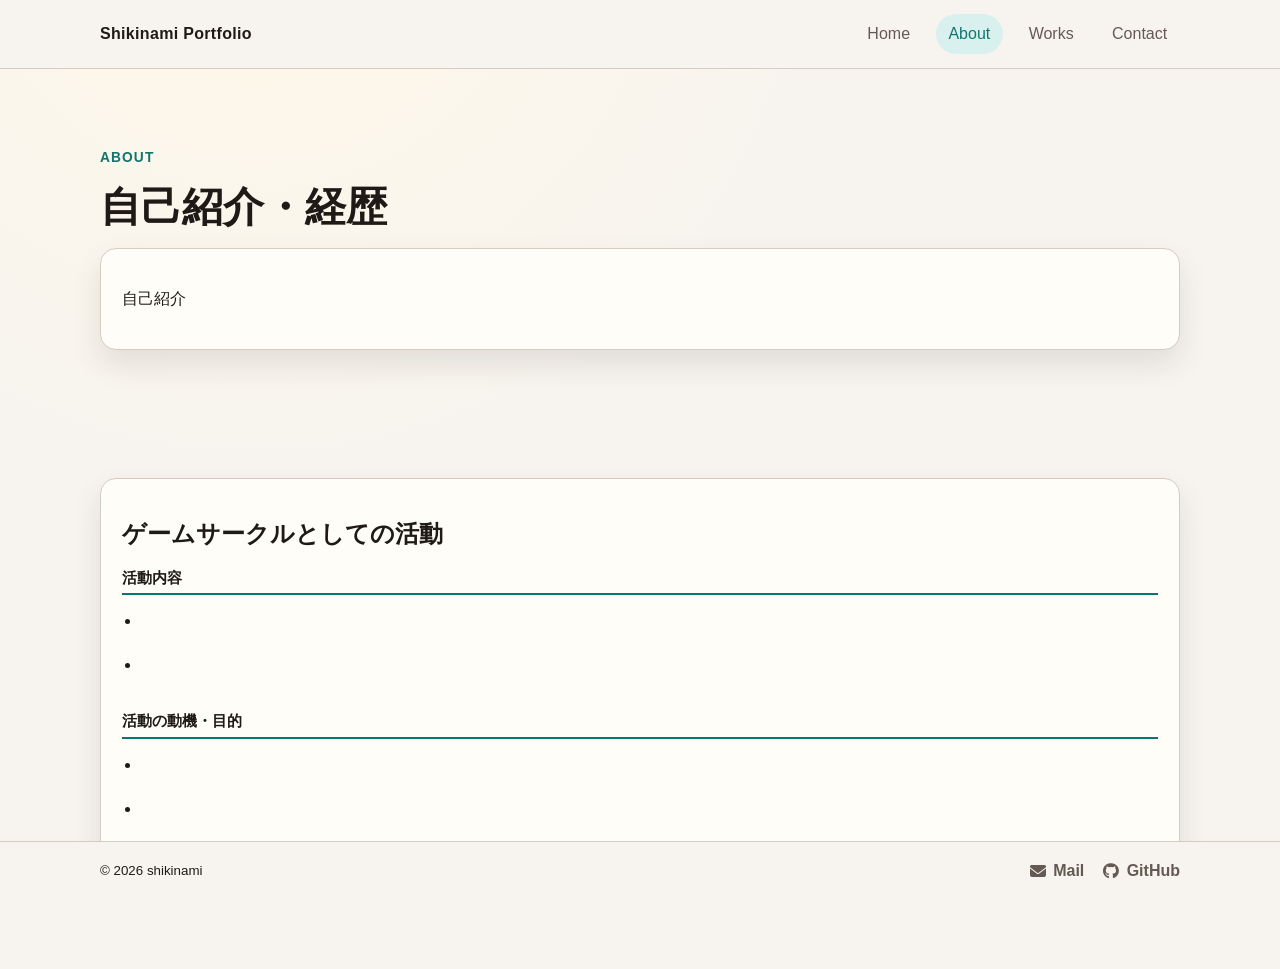
==== about/index.html @ d10c2342 "ページ全体のスタイルとレイアウトを作成 About, Contact, Works ページの追加 - 自己紹介、スキル、活動内容のセクションを含む「About」ページを作成 - Googleフォームを" ====
<!doctype html>
<html lang="ja">
<head>
    <meta charset="UTF-8" />
    <meta name="viewport" content="width=device-width, initial-scale=1.0" />
    <title>About | Shikinami Portfolio</title>
    <meta name="description" content="自己紹介、経歴、スキル、得意分野を紹介するページです。" />
    <link rel="stylesheet" href="../common/css/base.css" />
    <link rel="stylesheet" href="style.css" />
</head>

<body data-page="about">
    <div data-include="../common/components/header.html"></div>

    <main>
        <section class="section">
            <div class="container">
                <p class="eyebrow">About</p>
                <h1>自己紹介・経歴</h1>
                <div class="card">
                    <p>
                        自己紹介
                    </p>
                </div>
            </div>
        </section>

        <section class="section">
            <div class="container">
                <article class="card">
                    <h2>ゲームサークルとしての活動</h2>
                    <div class="activity-section">
                        <h3>活動内容</h3>
                        <ul class="list">
                            <li></li>
                            <li></li>
                        </ul>
                    </div>
                    <div class="activity-section">
                        <h3>活動の動機・目的</h3>
                        <ul class="list">
                            <li></li>
                            <li></li>
                        </ul>
                    </div>
                    <div class="activity-section">
                        <h3>学んだこと</h3>
                        <p></p>
                    </div>
                </article>
            </div>
        </section>

        <section class="section">
            <div class="container">
                <article class="card">
                    <h2>大学での研究活動</h2>
                    <div class="activity-section">
                        <h3>研究テーマ</h3>
                        <p></p>
                    </div>
                    <div class="activity-section">
                        <h3>取り組み内容</h3>
                        <ul class="list">
                            <li></li>
                            <li></li>
                        </ul>
                    </div>
                    <div class="activity-section">
                        <h3>研究の動機・目的</h3>
                        <ul class="list">
                            <li></li>
                            <li></li>
                        </ul>
                    </div>
                    <div class="activity-section">
                        <h3>学んだこと</h3>
                        <p></p>
                    </div>
                </article>
            </div>
        </section>

        <section class="section">
            <div class="container grid-two">
                <article class="card">
                    <h2>スキル一覧</h2>
                    <ul class="list">
                        <li>Python</li>
                        <li>C#</li>
                        <li>Unity</li>
                        <li>Blender</li>
                        <li>Java</li>
                        <li>C++</li>
                        <li>Rust</li>
                        <li>HTML / CSS / JavaScript</li>
                        <li>Git / GitHub</li>
                    </ul>
                </article>
                <article class="card">
                    <h2>得意な業種・制作スタイル</h2>
                    <ul class="list">
                        <li></li>
                        <li></li>
                    </ul>
                </article>
            </div>
        </section>
    </main>

    <div data-include="../common/components/footer.html"></div>

    <script src="../common/js/layout.js"></script>
    <script src="script.js"></script>
</body>
</html>
---- common/css/base.css ----
:root {
    --bg: #f7f4ef;
    --paper: #fffdf8;
    --ink: #1f1a17;
    --muted: #645a53;
    --line: #d8cbc2;
    --accent: #0f766e;
    --accent-soft: #d9f1ee;
    --shadow: 0 14px 30px rgba(28, 22, 19, 0.1);
    --header-height: 69px;
    --footer-height: 58px;
}

* {
    box-sizing: border-box;
}

html,
body {
    margin: 0;
    padding: 0;
}

body {
    font-family: "Yu Gothic UI", "Hiragino Kaku Gothic ProN", "Meiryo", sans-serif;
    background: radial-gradient(circle at 20% -10%, #fff8e8 0%, transparent 40%), var(--bg);
    color: var(--ink);
    line-height: 1.65;
    height: 100vh;
    overflow: hidden;
}

main {
    height: calc(100vh - var(--header-height) - var(--footer-height));
    margin-top: var(--header-height);
    margin-bottom: var(--footer-height);
    overflow-y: auto;
}

a {
    color: inherit;
    text-decoration: none;
}

.container {
    width: min(1080px, 92%);
    margin: 0 auto;
}

.site-header {
    position: fixed;
    top: 0;
    left: 0;
    right: 0;
    z-index: 10;
    backdrop-filter: blur(8px);
    background: rgba(247, 244, 239, 0.92);
    border-bottom: 1px solid var(--line);
}

.header-inner {
    display: flex;
    align-items: center;
    justify-content: space-between;
    gap: 1rem;
    min-height: 68px;
}

.brand {
    font-weight: 700;
    letter-spacing: 0.02em;
}

.global-nav {
    display: flex;
    gap: 0.8rem;
    align-items: center;
}

.global-nav a {
    padding: 0.45rem 0.8rem;
    border-radius: 999px;
    color: var(--muted);
    transition: 0.2s ease;
}

.global-nav a:hover,
.global-nav a.is-current {
    background: var(--accent-soft);
    color: var(--accent);
}

.menu-toggle {
    display: none;
    border: 1px solid var(--line);
    background: var(--paper);
    color: var(--ink);
    border-radius: 999px;
    padding: 0.4rem 0.8rem;
}

.section {
    padding: 4rem 0;
}

.eyebrow {
    color: var(--accent);
    letter-spacing: 0.08em;
    text-transform: uppercase;
    font-size: 0.86rem;
    font-weight: 700;
}

h1,
h2,
h3 {
    line-height: 1.2;
}

h1 {
    font-size: clamp(1.9rem, 3.2vw, 3.2rem);
    margin: 0.4rem 0 1rem;
}

.lead {
    max-width: 72ch;
    color: var(--muted);
}

.grid-two {
    display: grid;
    grid-template-columns: repeat(2, minmax(0, 1fr));
    gap: 1rem;
}

.card {
    background: var(--paper);
    border: 1px solid var(--line);
    border-radius: 16px;
    padding: 1.3rem;
    box-shadow: var(--shadow);
}

.text-link {
    color: var(--accent);
    font-weight: 600;
}

.list {
    display: grid;
    gap: 0.6rem;
    padding-left: 1.2rem;
}

.works-grid {
    display: grid;
    gap: 1rem;
}

.shots {
    display: grid;
    grid-template-columns: 1fr;
    gap: 0.8rem;
    margin-bottom: 1rem;
}

.shot {
    border-radius: 12px;
    border: 1px dashed var(--line);
    min-height: 130px;
    display: grid;
    place-items: center;
    color: var(--muted);
    background: #fff;
}

.meta {
    display: flex;
    flex-wrap: wrap;
    gap: 0.5rem;
}

.tag {
    font-size: 0.85rem;
    background: #efe7dc;
    color: #584b41;
    border-radius: 999px;
    padding: 0.22rem 0.65rem;
}

.site-footer {
    position: fixed;
    left: 0;
    right: 0;
    bottom: 0;
    z-index: 9;
    border-top: 1px solid var(--line);
    background: rgba(247, 244, 239, 0.96);
    padding: 1rem 0;
}

.footer-inner {
    display: flex;
    justify-content: space-between;
    align-items: center;
    gap: 1rem;
}

.footer-links {
    display: flex;
    gap: 1.2rem;
}

.footer-link {
    display: inline-flex;
    align-items: center;
    gap: 0.45rem;
    padding: 0;
    border: 0;
    background: transparent;
    color: var(--muted);
    font-weight: 600;
    text-decoration: none;
    transition: 0.2s ease;
}

.footer-link:hover {
    color: var(--accent);
    text-decoration: underline;
}

.footer-link:focus-visible {
    outline: 2px solid var(--accent);
    outline-offset: 2px;
    border-radius: 6px;
}

.footer-link i {
    font-size: 1rem;
    flex-shrink: 0;
}

@media (max-width: 840px) {
    .grid-two {
        grid-template-columns: 1fr;
    }

    .shots {
        grid-template-columns: 1fr;
    }

    .menu-toggle {
        display: inline-block;
    }

    .global-nav {
        position: absolute;
        top: var(--header-height);
        right: 4%;
        left: 4%;
        background: var(--paper);
        border: 1px solid var(--line);
        border-radius: 14px;
        padding: 0.6rem;
        display: none;
        flex-direction: column;
        align-items: stretch;
    }

    .global-nav.is-open {
        display: flex;
    }

    .global-nav a {
        text-align: center;
    }
}
---- about/style.css ----
/* About page specific styles */

.activity-section {
    margin-bottom: 1.6rem;
}

.activity-section:last-child {
    margin-bottom: 0;
}

.activity-section h3 {
    margin: 0 0 0.8rem 0;
    font-size: 0.95rem;
    font-weight: 600;
    color: var(--text);
    border-bottom: 2px solid var(--accent);
    padding-bottom: 0.4rem;
}

.activity-section ul {
    margin: 0;
    padding-left: 1.2rem;
}

.activity-section li {
    margin-bottom: 0.5rem;
}

.activity-section p {
    margin: 0;
    line-height: 1.6;
}
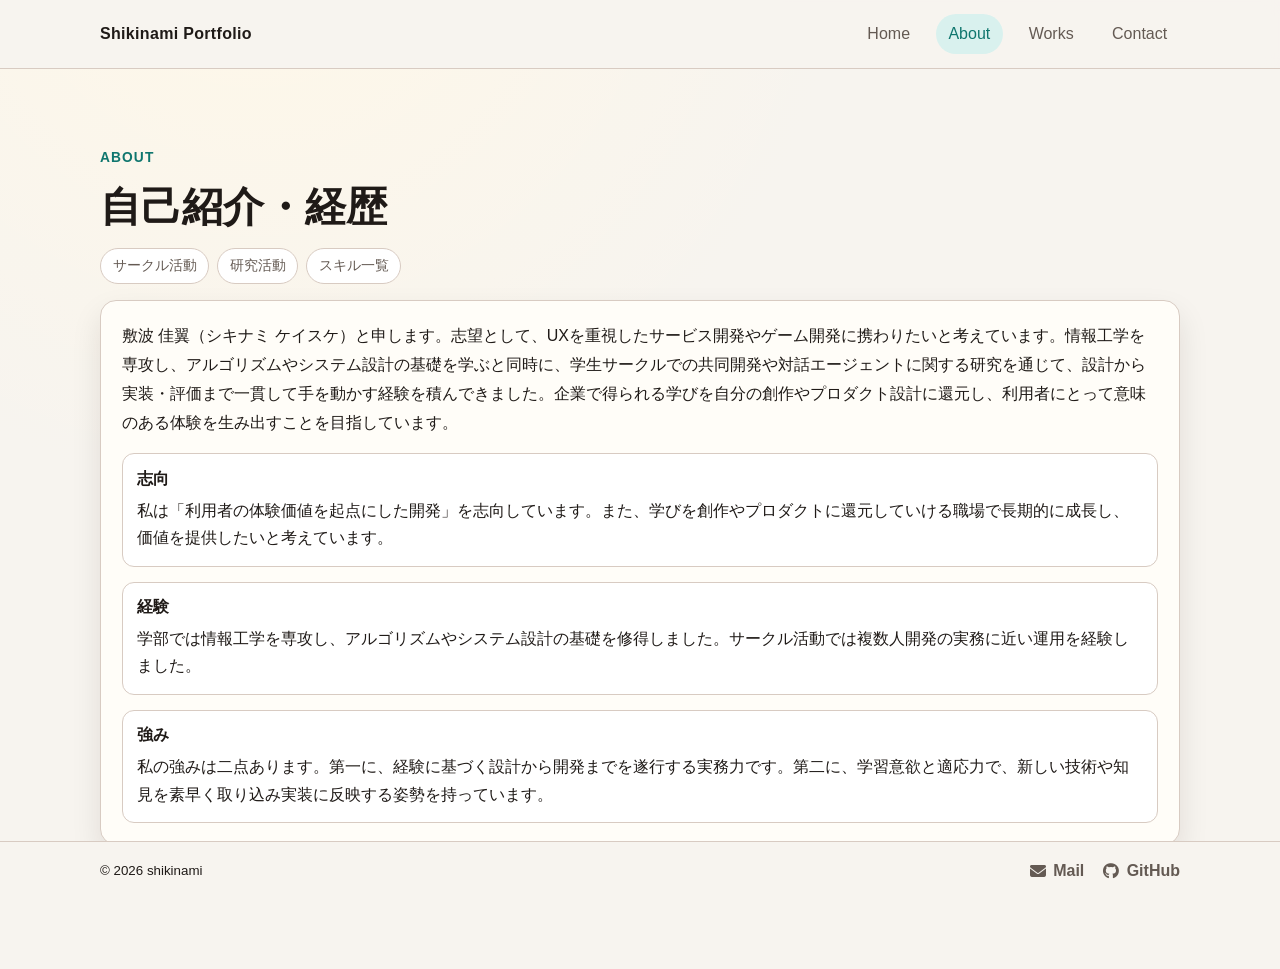
==== commit fea12d29: "Home/Aboutページの内容を更新し、自己紹介や経歴、スキルを詳細に記述 スタイルシートを改良し、デザインを調整" ====
--- a/about/index.html
+++ b/about/index.html
@@ -17,92 +17,230 @@
             <div class="container">
                 <p class="eyebrow">About</p>
                 <h1>自己紹介・経歴</h1>
-                <div class="card">
-                    <p>
-                        自己紹介
+                <nav class="about-nav" aria-label="About内のセクション移動">
+                    <a href="#circle-activity">サークル活動</a>
+                    <a href="#research-activity">研究活動</a>
+                    <a href="#skills">スキル一覧</a>
+                </nav>
+                <article class="card" id="profile-overview">
+                    <p class="summary-lead">
+                        敷波 佳翼（シキナミ ケイスケ）と申します。志望として、UXを重視したサービス開発やゲーム開発に携わりたいと考えています。情報工学を専攻し、アルゴリズムやシステム設計の基礎を学ぶと同時に、学生サークルでの共同開発や対話エージェントに関する研究を通じて、設計から実装・評価まで一貫して手を動かす経験を積んできました。企業で得られる学びを自分の創作やプロダクト設計に還元し、利用者にとって意味のある体験を生み出すことを目指しています。
                     </p>
-                </div>
+
+                    <div class="profile-flow">
+                        <section class="profile-step">
+                            <h3>志向</h3>
+                            <p>
+                                私は「利用者の体験価値を起点にした開発」を志向しています。また、学びを創作やプロダクトに還元していける職場で長期的に成長し、価値を提供したいと考えています。
+                            </p>
+                        </section>
+
+                        <section class="profile-step">
+                            <h3>経験</h3>
+                            <p>
+                                学部では情報工学を専攻し、アルゴリズムやシステム設計の基礎を修得しました。サークル活動では複数人開発の実務に近い運用を経験しました。
+                            </p>
+                        </section>
+
+                        <section class="profile-step">
+                            <h3>強み</h3>
+                            <p>
+                                私の強みは二点あります。第一に、経験に基づく設計から開発までを遂行する実務力です。第二に、学習意欲と適応力で、新しい技術や知見を素早く取り込み実装に反映する姿勢を持っています。
+                            </p>
+                        </section>
+                    </div>
+                </article>
             </div>
         </section>
 
         <section class="section">
             <div class="container">
                 <article class="card">
-                    <h2>ゲームサークルとしての活動</h2>
-                    <div class="activity-section">
-                        <h3>活動内容</h3>
-                        <ul class="list">
-                            <li></li>
-                            <li></li>
+                    <h2 id="circle-activity">ゲームサークルとしての活動</h2>
+                    <p class="summary-lead">
+                        信州大学公認ゲーム制作サークルであるSEAP（Shinshu Electronic Arts Production）に2022年から在籍。2024年度は代表を務める一方、プロジェクトごとにプロジェクトリーダー／プログラム班リーダーを複数回担当し、組織運営と開発の推進の両面で貢献しました。
+                    </p>
+
+                    <div class="role-grid">
+                        <section class="role-card">
+                            <h3>代表としての経験</h3>
+                            <p>
+                                2024年度に代表を務め、サークル全体の運営と対外対応を統括しました。定例会議の議題づくりと進行を行い、意思決定の透明性とスピードを向上。活動テンプレートや運用ルールを策定してプロジェクト開始から運用までの手順を標準化し、未習熟者向けマニュアルを作成して参加後に慣れるまでの時間を短縮しました。学内外イベントの企画・運営も統括し、サークルの継続性と参加率向上に寄与。組織基盤の安定化とメンバー育成の仕組み化を実現しました。
+                            </p>
+                            <ul class="list feature-list compact-list">
+                                <li>定例会議の運用改善による意思決定の迅速化</li>
+                                <li>活動テンプレート・運用ルールの策定による立ち上げ標準化</li>
+                                <li>未習熟者向けマニュアル作成による立ち上がり時間の短縮</li>
+                            </ul>
+                        </section>
+
+                        <section class="role-card">
+                            <h3>プロジェクトリーダー／プログラム班リーダーとしての経験</h3>
+                            <p>
+                                代表職とは別に、プロジェクト単位でプロジェクトリーダーやプログラム班リーダーを複数回担当しました。プログラム班リーダーとして、ゲーム全体の進め方（遊びの流れ・主要機能）を決め、中心となる機能の実装を主導。担当ごとの作業分担とつなぎ方を明確にし、複数人での開発を進めやすい形に整えました。Gitの運用、コードレビュー、統合テストの手順も導入してビルドの安定化を図り、実装ガイドやサンプルコードでメンバー実装を支援しました。技術基盤を整えつつ、短期での試作検証と安定した統合を両立させました。
+                            </p>
+                            <ul class="list feature-list compact-list">
+                                <li>遊びの流れ・主要機能の設計と試作実装を主導</li>
+                                <li>作業分担と機能のつなぎ方を定義し、並行開発を円滑化</li>
+                                <li>Git運用・コードレビュー・統合テストの運用ルール導入</li>
+                                <li>実装ガイド・サンプルコードによるナレッジ共有と技術指導</li>
+                            </ul>
+                        </section>
+                    </div>
+
+                    <ul class="list card-bullet-list">
+                        <li>得られたスキル: 組織運営力、会議進行力、設計力、統合運用力、共同開発力</li>
+                    </ul>
+
+                </article>
+            </div>
+        </section>
+
+        <section class="section">
+            <div class="container">
+                <article class="card">
+                    <h2 id="research-activity">大学での研究活動</h2>
+                    <p class="summary-lead">
+                        研究テーマは、エージェントに第三者との会話に基づく「経験」を与えることで、利用者がエージェントに心を感じるかを検証し、サービス全体の体験価値向上につながるかを評価することです。現在は実験計画と実装準備の段階です。
+                    </p>
+
+                    <div class="research-flow">
+                        <section class="research-step">
+                            <h3>1. 背景と研究課題</h3>
+                            <p>
+                                研究分野は、情報分野と心理学分野の融合領域である HAI（Human-Agent Interaction）です。既存の研究では、利用者がエージェントに心を感じる主な要因には「経験（Experience）」と「agency（行為主体性）」が重要とされています。本研究では、「主体性」がすでに認められているエージェントに対して、外部から「経験」を操作したときの効果を検証する計画です。
+                            </p>
+                        </section>
+
+                        <section class="research-step">
+                            <h3>2. 方法と使用技術</h3>
+                            <p>
+                                ゲーム空間を含む対話体験環境で、エージェントが第三者会話を参照する条件と参照しない条件を比較する予定です。参加者はクラウドソーシングで募集し、対話ログと事後アンケートを組み合わせて、経験付与が心の知覚と体験価値に与える影響を評価する計画です。
+                            </p>
+                            <ul class="list feature-list compact-list">
+                                <li>使用技術: Unity、LLM、対話ログ収集基盤、アンケート評価基盤</li>
+                                <li>担当範囲: 記憶設計、検索戦略、発話生成フロー実装、実験設計、評価運用</li>
+                            </ul>
+                        </section>
+
+                        <section class="research-step">
+                            <h3>3. 計画している検証と想定される応用</h3>
+                            <p>
+                                本研究では、主体性が備わったエージェントに経験を付与した際に、心の知覚がどの程度変化するかを検証する予定です。特に、短いエピソード記憶をどのタイミングで参照するかが、自然さと経験らしさにどう影響するかを重点的に評価します。
+                            </p>
+                            <ul class="list card-bullet-list">
+                                <li>検証観点: 記憶保存方式、感情ラベル・優先度による参照制御、発話テンプレートと生成ルールの組み合わせ</li>
+                                <li>想定する応用先: カスタマーサポート、教育アプリ、ヘルスケア支援、ゲームNPC設計</li>
+                            </ul>
+                        </section>
+
+                        <section class="research-step">
+                            <h3>4. 現在の進捗と今後の展望</h3>
+                            <p>
+                                現在は、実験計画の詳細化と実装準備を進めている段階です。今後は条件比較実験の実施、長期効果の検証、実サービスでのABテストを段階的に進め、対話体験設計に活用できるガイドラインとして整理していきます。
+                            </p>
+                        </section>
+                    </div>
+                </article>
+            </div>
+        </section>
+
+        <section class="section">
+            <div class="container">
+                <article class="card">
+                    <h2 id="skills">スキル一覧</h2>
+
+                    <div class="skill-category">
+                        <h3>言語</h3>
+                        <ul class="skill-list">
+                            <li>
+                                <p class="skill-name">Python</p>
+                                <p class="skill-meta">主な利用先: ゲーム開発、アプリ開発、機械学習の学習</p>
+                                <p class="skill-meta">最もよく使う言語で、日常的に活用</p>
+                                <p class="skill-meta">経験年数: 5年</p>
+                            </li>
+                            <li>
+                                <p class="skill-name">C#</p>
+                                <p class="skill-meta">主な利用先: Unityでのゲーム実装</p>
+                                <p class="skill-meta">サークル活動と個人制作で継続利用</p>
+                                <p class="skill-meta">経験年数: 4年</p>
+                            </li>
+                            <li>
+                                <p class="skill-name">JavaScript</p>
+                                <p class="skill-meta">主な利用先: Webページの動的表現・機能実装</p>
+                                <p class="skill-meta">サイト制作で実装経験を積んでいる</p>
+                                <p class="skill-meta">経験年数: 2年</p>
+                            </li>
+                            <li>
+                                <p class="skill-name">HTML / CSS</p>
+                                <p class="skill-meta">主な利用先: Webサイト制作、UIレイアウト設計</p>
+                                <p class="skill-meta">フロントエンドの基礎として継続利用</p>
+                                <p class="skill-meta">経験年数: 2年</p>
+                            </li>
+                            <li>
+                                <p class="skill-name">Java</p>
+                                <p class="skill-meta">主な利用先: MinecraftのMod開発、Windowsアプリ開発</p>
+                                <p class="skill-meta">個人開発を通して学習を継続</p>
+                                <p class="skill-meta">経験年数: 2年</p>
+                            </li>
+                            <li>
+                                <p class="skill-name">Rust</p>
+                                <p class="skill-meta">主な利用先: 個人学習、基礎的な実装練習</p>
+                                <p class="skill-meta">注目をきっかけに学習を開始し、現在も勉強中</p>
+                                <p class="skill-meta">経験年数: 1年未満</p>
+                            </li>
+                            <li>
+                                <p class="skill-name">C / C++</p>
+                                <p class="skill-meta">主な利用先: 大学の講義・実習</p>
+                                <p class="skill-meta">言語基礎と実装の理解に活用</p>
+                                <p class="skill-meta">経験年数: 1年未満</p>
+                            </li>
+                            <li>
+                                <p class="skill-name">R</p>
+                                <p class="skill-meta">主な利用先: 大学での統計学習</p>
+                                <p class="skill-meta">統計を学ぶ際に習得</p>
+                                <p class="skill-meta">経験年数: 1年未満</p>
+                            </li>
+
                         </ul>
                     </div>
-                    <div class="activity-section">
-                        <h3>活動の動機・目的</h3>
-                        <ul class="list">
-                            <li></li>
-                            <li></li>
+
+                    <div class="skill-category">
+                        <h3>フレームワーク</h3>
+                        <ul class="skill-list">
+                            <li>
+                                <p class="skill-name">Unity</p>
+                                <p class="skill-meta">主な利用先: サークル活動、個人でのゲーム制作</p>
+                                <p class="skill-meta">ゲーム開発の中心ツールとして利用</p>
+                                <p class="skill-meta">経験年数: 4年</p>
+                            </li>
+                            <li>
+                                <p class="skill-name">Node.js</p>
+                                <p class="skill-meta">主な利用先: Webアプリ開発、開発環境の実行基盤</p>
+                                <p class="skill-meta">実践を通して現在も学習中</p>
+                                <p class="skill-meta">経験年数: 1年未満</p>
+                            </li>
                         </ul>
                     </div>
-                    <div class="activity-section">
-                        <h3>学んだこと</h3>
-                        <p></p>
-                    </div>
-                </article>
-            </div>
-        </section>
-
-        <section class="section">
-            <div class="container">
-                <article class="card">
-                    <h2>大学での研究活動</h2>
-                    <div class="activity-section">
-                        <h3>研究テーマ</h3>
-                        <p></p>
-                    </div>
-                    <div class="activity-section">
-                        <h3>取り組み内容</h3>
-                        <ul class="list">
-                            <li></li>
-                            <li></li>
+
+                    <div class="skill-category">
+                        <h3>関連サービス</h3>
+                        <ul class="skill-list">
+                            <li>
+                                <p class="skill-name">Git / GitHub</p>
+                                <p class="skill-meta">主な利用先: ソースコード管理、チーム開発</p>
+                                <p class="skill-meta">バージョン管理と共有に活用</p>
+                                <p class="skill-meta">経験年数: 5年</p>
+                            </li>
+                            <li>
+                                <p class="skill-name">Blender</p>
+                                <p class="skill-meta">主な利用先: 3Dモデル制作、モデル調整</p>
+                                <p class="skill-meta">ゲーム制作に必要な範囲から学習を開始</p>
+                                <p class="skill-meta">経験年数: 1年未満</p>
+                            </li>
+
                         </ul>
                     </div>
-                    <div class="activity-section">
-                        <h3>研究の動機・目的</h3>
-                        <ul class="list">
-                            <li></li>
-                            <li></li>
-                        </ul>
-                    </div>
-                    <div class="activity-section">
-                        <h3>学んだこと</h3>
-                        <p></p>
-                    </div>
-                </article>
-            </div>
-        </section>
-
-        <section class="section">
-            <div class="container grid-two">
-                <article class="card">
-                    <h2>スキル一覧</h2>
-                    <ul class="list">
-                        <li>Python</li>
-                        <li>C#</li>
-                        <li>Unity</li>
-                        <li>Blender</li>
-                        <li>Java</li>
-                        <li>C++</li>
-                        <li>Rust</li>
-                        <li>HTML / CSS / JavaScript</li>
-                        <li>Git / GitHub</li>
-                    </ul>
-                </article>
-                <article class="card">
-                    <h2>得意な業種・制作スタイル</h2>
-                    <ul class="list">
-                        <li></li>
-                        <li></li>
-                    </ul>
                 </article>
             </div>
         </section>
--- a/about/style.css
+++ b/about/style.css
@@ -12,7 +12,7 @@
     margin: 0 0 0.8rem 0;
     font-size: 0.95rem;
     font-weight: 600;
-    color: var(--text);
+    color: var(--ink);
     border-bottom: 2px solid var(--accent);
     padding-bottom: 0.4rem;
 }
@@ -30,3 +30,197 @@
     margin: 0;
     line-height: 1.6;
 }
+
+.summary-lead {
+    margin: 0;
+    color: var(--ink);
+    line-height: 1.8;
+}
+
+.profile-flow {
+    margin-top: 1rem;
+    display: grid;
+    gap: 0.9rem;
+}
+
+.profile-step {
+    border: 1px solid var(--line);
+    border-radius: 12px;
+    background: #fff;
+    padding: 0.9rem;
+}
+
+.profile-step h3 {
+    margin: 0 0 0.55rem;
+    font-size: 1rem;
+    color: var(--ink);
+}
+
+.profile-step p {
+    margin: 0;
+    line-height: 1.72;
+}
+
+.about-nav {
+    margin: 0 0 1rem;
+    display: flex;
+    flex-wrap: wrap;
+    gap: 0.5rem;
+}
+
+.about-nav a {
+    padding: 0.32rem 0.72rem;
+    border-radius: 999px;
+    border: 1px solid var(--line);
+    background: #fff;
+    color: var(--muted);
+    font-size: 0.9rem;
+    transition: 0.2s ease;
+}
+
+.about-nav a:hover {
+    color: var(--accent);
+    border-color: var(--accent);
+    background: var(--accent-soft);
+}
+
+.card > h2 {
+    margin-top: 0;
+    margin-bottom: 0.9rem;
+}
+
+.role-grid {
+    margin-top: 1rem;
+    display: grid;
+    grid-template-columns: repeat(2, minmax(0, 1fr));
+    gap: 0.85rem;
+}
+
+.role-card {
+    border: 1px solid var(--line);
+    border-radius: 12px;
+    background: #fff;
+    padding: 0.95rem;
+}
+
+.role-card h3 {
+    margin: 0 0 0.65rem;
+    font-size: 1rem;
+    color: var(--ink);
+}
+
+.role-card p {
+    margin: 0;
+    line-height: 1.72;
+}
+
+.research-flow {
+    margin-top: 1rem;
+    display: grid;
+    gap: 0.9rem;
+}
+
+.research-step {
+    border: 1px solid var(--line);
+    border-radius: 12px;
+    background: #fff;
+    padding: 0.9rem;
+}
+
+.research-step h3 {
+    margin: 0 0 0.55rem;
+    font-size: 1rem;
+    color: var(--ink);
+}
+
+.research-step p {
+    margin: 0;
+    line-height: 1.72;
+}
+
+.card-bullet-list {
+    margin-top: 1rem;
+    list-style: none;
+    padding: 0;
+    display: grid;
+    gap: 0.65rem;
+}
+
+.card-bullet-list li {
+    padding: 0.75rem 0.9rem;
+    border: 1px solid var(--line);
+    border-radius: 10px;
+    background: #fff;
+    line-height: 1.6;
+}
+
+.feature-list {
+    margin-top: 1rem;
+    list-style: none;
+    padding: 0;
+    display: grid;
+    gap: 0.65rem;
+}
+
+.compact-list {
+    gap: 0.5rem;
+}
+
+.feature-list li {
+    padding: 0.72rem 0.86rem;
+    border: 1px solid var(--line);
+    border-radius: 10px;
+    background: #fff;
+    line-height: 1.65;
+}
+
+.skill-category {
+    margin-top: 1rem;
+}
+
+.skill-category h3 {
+    margin: 0 0 0.8rem 0;
+    font-size: 0.95rem;
+    font-weight: 600;
+    color: var(--ink);
+    border-bottom: 2px solid var(--accent);
+    padding-bottom: 0.4rem;
+}
+
+.skill-list {
+    list-style: none;
+    margin: 0;
+    padding: 0;
+    display: grid;
+    gap: 0.9rem;
+}
+
+.skill-list li {
+    padding: 0.9rem 1rem;
+    border: 1px solid var(--line);
+    border-radius: 10px;
+    background: #ffffff;
+}
+
+.skill-name {
+    margin: 0 0 0.35rem 0;
+    font-weight: 700;
+    color: var(--ink);
+}
+
+.skill-meta {
+    margin: 0;
+    line-height: 1.6;
+    color: var(--muted);
+    font-size: 0.95rem;
+}
+
+@media (max-width: 860px) {
+    .role-grid {
+        grid-template-columns: 1fr;
+    }
+
+    .about-nav {
+        gap: 0.4rem;
+    }
+}
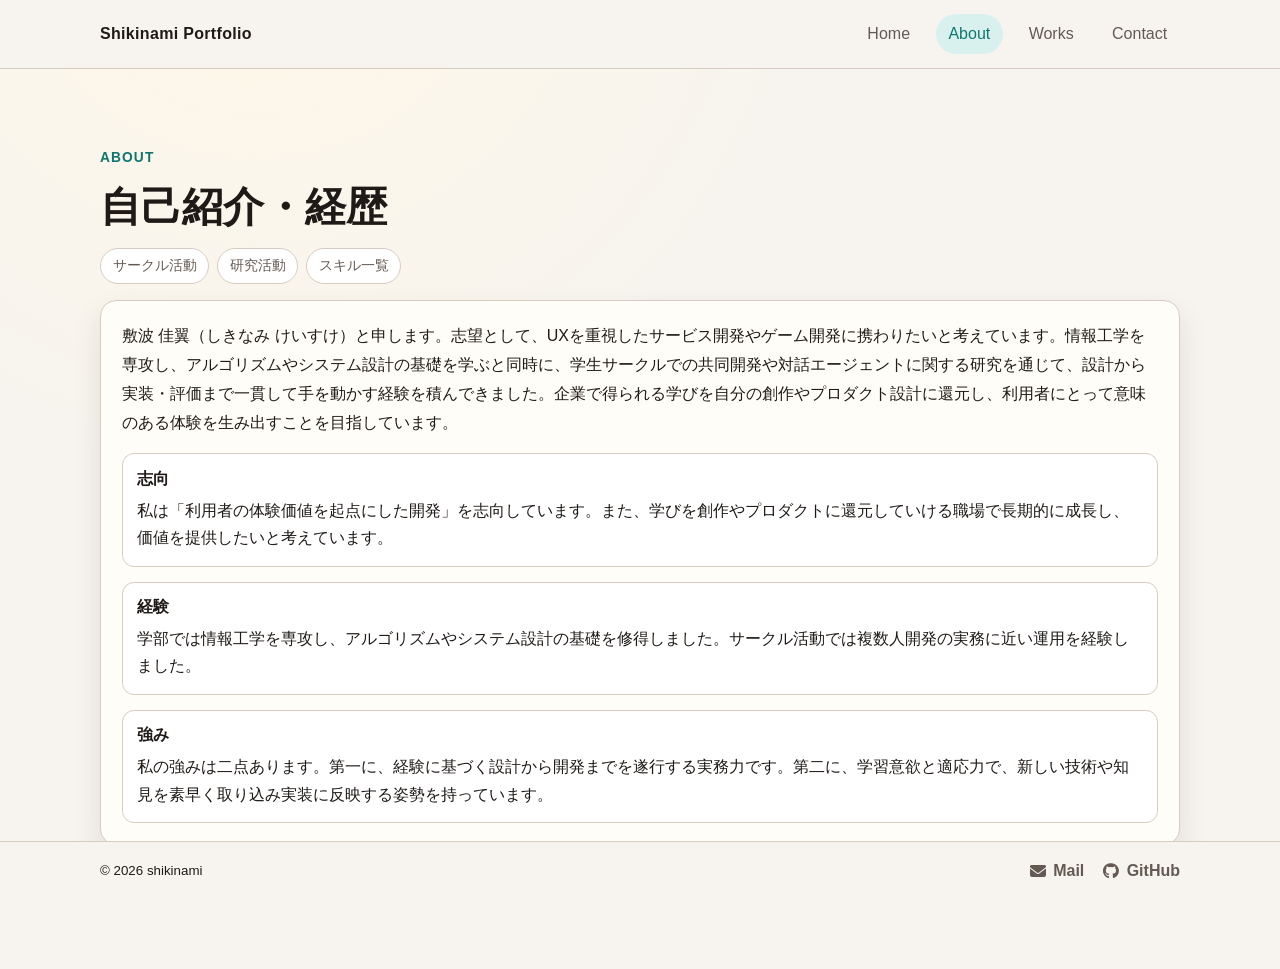
==== commit 4fcaafc9: "Aboutページの名前の読み仮名をひらがなに修正 Co-Authored-By: Claude Fable 5.1 <noreply@anthropic.com>" ====
--- a/about/index.html
+++ b/about/index.html
@@ -24,7 +24,7 @@
                 </nav>
                 <article class="card" id="profile-overview">
                     <p class="summary-lead">
-                        敷波 佳翼（シキナミ ケイスケ）と申します。志望として、UXを重視したサービス開発やゲーム開発に携わりたいと考えています。情報工学を専攻し、アルゴリズムやシステム設計の基礎を学ぶと同時に、学生サークルでの共同開発や対話エージェントに関する研究を通じて、設計から実装・評価まで一貫して手を動かす経験を積んできました。企業で得られる学びを自分の創作やプロダクト設計に還元し、利用者にとって意味のある体験を生み出すことを目指しています。
+                        敷波 佳翼（しきなみ けいすけ）と申します。志望として、UXを重視したサービス開発やゲーム開発に携わりたいと考えています。情報工学を専攻し、アルゴリズムやシステム設計の基礎を学ぶと同時に、学生サークルでの共同開発や対話エージェントに関する研究を通じて、設計から実装・評価まで一貫して手を動かす経験を積んできました。企業で得られる学びを自分の創作やプロダクト設計に還元し、利用者にとって意味のある体験を生み出すことを目指しています。
                     </p>
 
                     <div class="profile-flow">
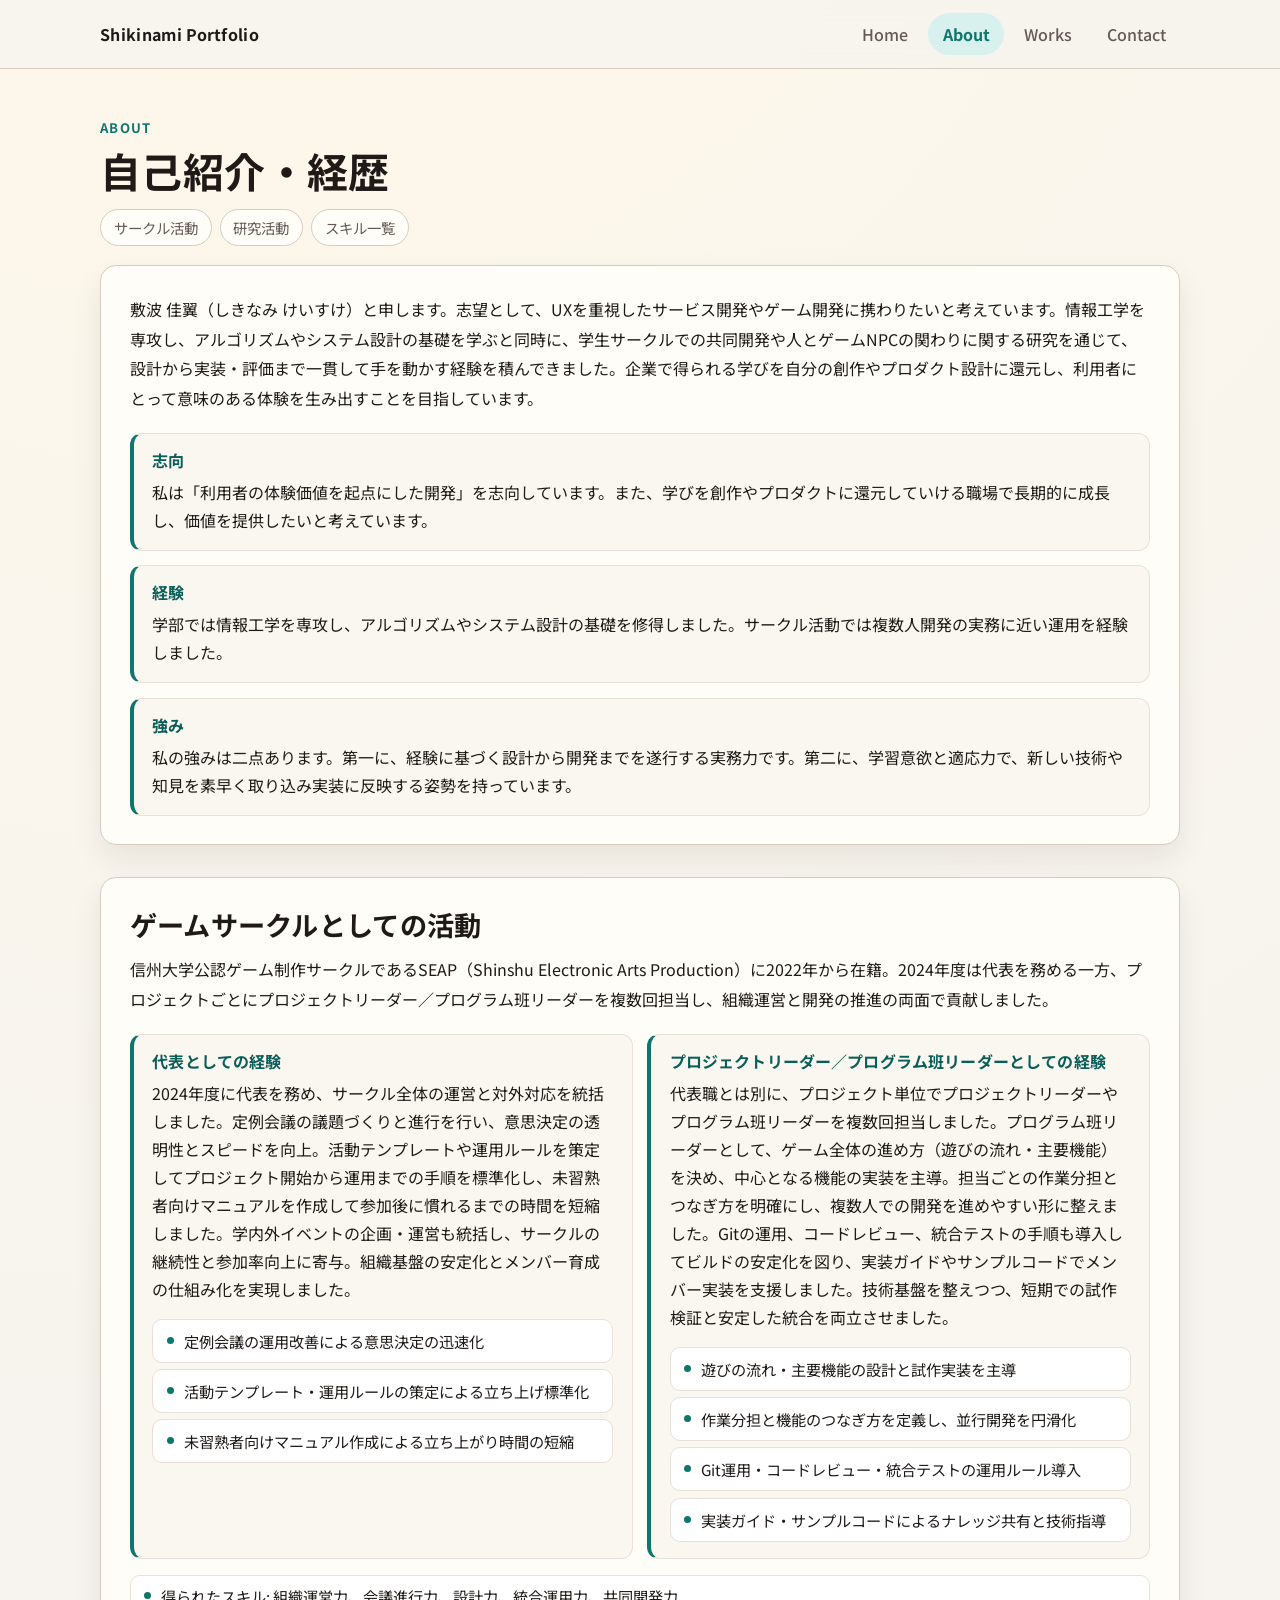
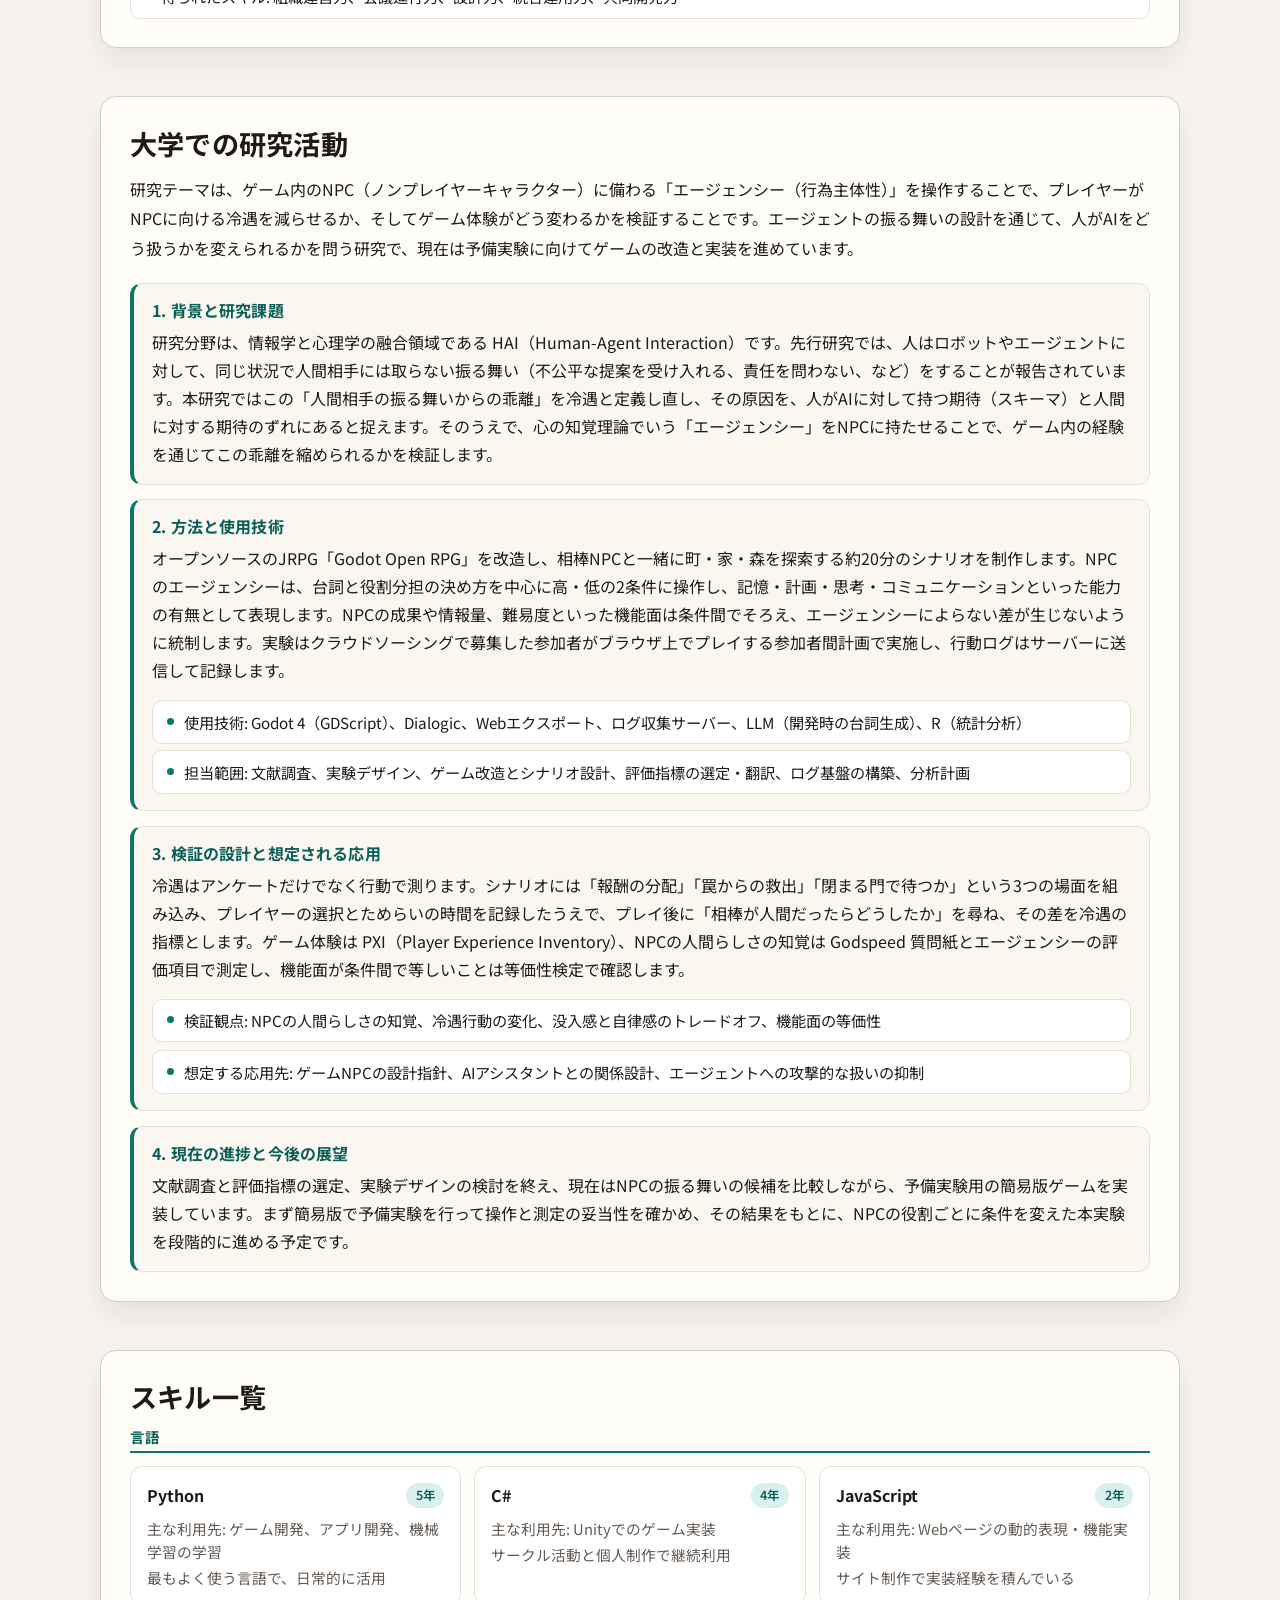
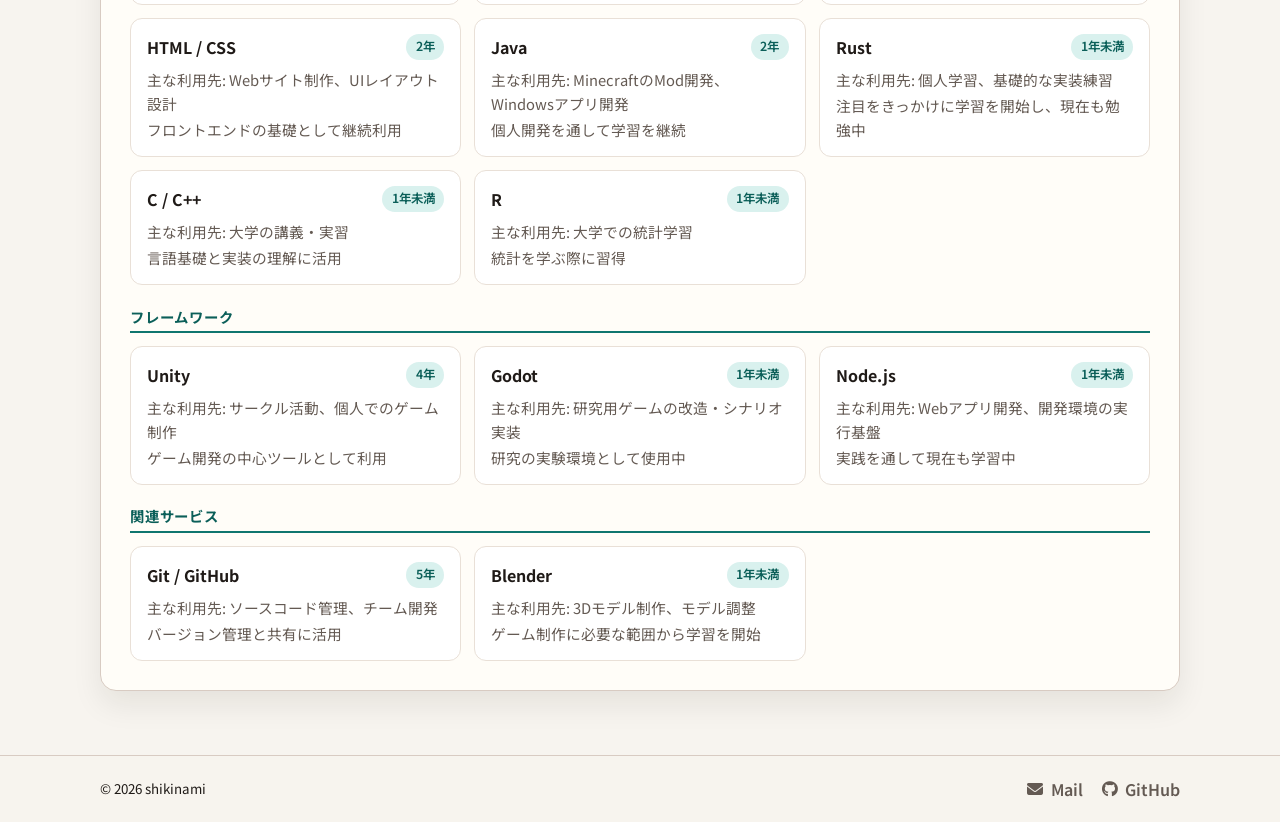
==== commit 4920b4e4: "研究セクションを新テーマに更新し、全ページのデザインを改良 - Aboutの研究活動をNPCのエージェンシー操作による冷遇の改善というテーマに書き換え - 自己紹介文の研究の記述を更新し、スキルにGo" ====
--- a/about/index.html
+++ b/about/index.html
@@ -5,6 +5,10 @@
     <meta name="viewport" content="width=device-width, initial-scale=1.0" />
     <title>About | Shikinami Portfolio</title>
     <meta name="description" content="自己紹介、経歴、スキル、得意分野を紹介するページです。" />
+    <link rel="icon" type="image/svg+xml" href="../common/favicon.svg" />
+    <link rel="preconnect" href="https://fonts.googleapis.com" />
+    <link rel="preconnect" href="https://fonts.gstatic.com" crossorigin />
+    <link rel="stylesheet" href="https://fonts.googleapis.com/css2?family=Noto+Sans+JP:wght@400;500;700&display=swap" />
     <link rel="stylesheet" href="../common/css/base.css" />
     <link rel="stylesheet" href="style.css" />
 </head>
@@ -24,7 +28,7 @@
                 </nav>
                 <article class="card" id="profile-overview">
                     <p class="summary-lead">
-                        敷波 佳翼（しきなみ けいすけ）と申します。志望として、UXを重視したサービス開発やゲーム開発に携わりたいと考えています。情報工学を専攻し、アルゴリズムやシステム設計の基礎を学ぶと同時に、学生サークルでの共同開発や対話エージェントに関する研究を通じて、設計から実装・評価まで一貫して手を動かす経験を積んできました。企業で得られる学びを自分の創作やプロダクト設計に還元し、利用者にとって意味のある体験を生み出すことを目指しています。
+                        敷波 佳翼（しきなみ けいすけ）と申します。志望として、UXを重視したサービス開発やゲーム開発に携わりたいと考えています。情報工学を専攻し、アルゴリズムやシステム設計の基礎を学ぶと同時に、学生サークルでの共同開発や人とゲームNPCの関わりに関する研究を通じて、設計から実装・評価まで一貫して手を動かす経験を積んできました。企業で得られる学びを自分の創作やプロダクト設計に還元し、利用者にとって意味のある体験を生み出すことを目指しています。
                     </p>
 
                     <div class="profile-flow">
@@ -101,43 +105,43 @@
                 <article class="card">
                     <h2 id="research-activity">大学での研究活動</h2>
                     <p class="summary-lead">
-                        研究テーマは、エージェントに第三者との会話に基づく「経験」を与えることで、利用者がエージェントに心を感じるかを検証し、サービス全体の体験価値向上につながるかを評価することです。現在は実験計画と実装準備の段階です。
+                        研究テーマは、ゲーム内のNPC（ノンプレイヤーキャラクター）に備わる「エージェンシー（行為主体性）」を操作することで、プレイヤーがNPCに向ける冷遇を減らせるか、そしてゲーム体験がどう変わるかを検証することです。エージェントの振る舞いの設計を通じて、人がAIをどう扱うかを変えられるかを問う研究で、現在は予備実験に向けてゲームの改造と実装を進めています。
                     </p>
 
                     <div class="research-flow">
                         <section class="research-step">
                             <h3>1. 背景と研究課題</h3>
                             <p>
-                                研究分野は、情報分野と心理学分野の融合領域である HAI（Human-Agent Interaction）です。既存の研究では、利用者がエージェントに心を感じる主な要因には「経験（Experience）」と「agency（行為主体性）」が重要とされています。本研究では、「主体性」がすでに認められているエージェントに対して、外部から「経験」を操作したときの効果を検証する計画です。
+                                研究分野は、情報学と心理学の融合領域である HAI（Human-Agent Interaction）です。先行研究では、人はロボットやエージェントに対して、同じ状況で人間相手には取らない振る舞い（不公平な提案を受け入れる、責任を問わない、など）をすることが報告されています。本研究ではこの「人間相手の振る舞いからの乖離」を冷遇と定義し直し、その原因を、人がAIに対して持つ期待（スキーマ）と人間に対する期待のずれにあると捉えます。そのうえで、心の知覚理論でいう「エージェンシー」をNPCに持たせることで、ゲーム内の経験を通じてこの乖離を縮められるかを検証します。
                             </p>
                         </section>
 
                         <section class="research-step">
                             <h3>2. 方法と使用技術</h3>
                             <p>
-                                ゲーム空間を含む対話体験環境で、エージェントが第三者会話を参照する条件と参照しない条件を比較する予定です。参加者はクラウドソーシングで募集し、対話ログと事後アンケートを組み合わせて、経験付与が心の知覚と体験価値に与える影響を評価する計画です。
+                                オープンソースのJRPG「Godot Open RPG」を改造し、相棒NPCと一緒に町・家・森を探索する約20分のシナリオを制作します。NPCのエージェンシーは、台詞と役割分担の決め方を中心に高・低の2条件に操作し、記憶・計画・思考・コミュニケーションといった能力の有無として表現します。NPCの成果や情報量、難易度といった機能面は条件間でそろえ、エージェンシーによらない差が生じないように統制します。実験はクラウドソーシングで募集した参加者がブラウザ上でプレイする参加者間計画で実施し、行動ログはサーバーに送信して記録します。
                             </p>
                             <ul class="list feature-list compact-list">
-                                <li>使用技術: Unity、LLM、対話ログ収集基盤、アンケート評価基盤</li>
-                                <li>担当範囲: 記憶設計、検索戦略、発話生成フロー実装、実験設計、評価運用</li>
-                            </ul>
-                        </section>
-
-                        <section class="research-step">
-                            <h3>3. 計画している検証と想定される応用</h3>
-                            <p>
-                                本研究では、主体性が備わったエージェントに経験を付与した際に、心の知覚がどの程度変化するかを検証する予定です。特に、短いエピソード記憶をどのタイミングで参照するかが、自然さと経験らしさにどう影響するかを重点的に評価します。
+                                <li>使用技術: Godot 4（GDScript）、Dialogic、Webエクスポート、ログ収集サーバー、LLM（開発時の台詞生成）、R（統計分析）</li>
+                                <li>担当範囲: 文献調査、実験デザイン、ゲーム改造とシナリオ設計、評価指標の選定・翻訳、ログ基盤の構築、分析計画</li>
+                            </ul>
+                        </section>
+
+                        <section class="research-step">
+                            <h3>3. 検証の設計と想定される応用</h3>
+                            <p>
+                                冷遇はアンケートだけでなく行動で測ります。シナリオには「報酬の分配」「罠からの救出」「閉まる門で待つか」という3つの場面を組み込み、プレイヤーの選択とためらいの時間を記録したうえで、プレイ後に「相棒が人間だったらどうしたか」を尋ね、その差を冷遇の指標とします。ゲーム体験は PXI（Player Experience Inventory）、NPCの人間らしさの知覚は Godspeed 質問紙とエージェンシーの評価項目で測定し、機能面が条件間で等しいことは等価性検定で確認します。
                             </p>
                             <ul class="list card-bullet-list">
-                                <li>検証観点: 記憶保存方式、感情ラベル・優先度による参照制御、発話テンプレートと生成ルールの組み合わせ</li>
-                                <li>想定する応用先: カスタマーサポート、教育アプリ、ヘルスケア支援、ゲームNPC設計</li>
+                                <li>検証観点: NPCの人間らしさの知覚、冷遇行動の変化、没入感と自律感のトレードオフ、機能面の等価性</li>
+                                <li>想定する応用先: ゲームNPCの設計指針、AIアシスタントとの関係設計、エージェントへの攻撃的な扱いの抑制</li>
                             </ul>
                         </section>
 
                         <section class="research-step">
                             <h3>4. 現在の進捗と今後の展望</h3>
                             <p>
-                                現在は、実験計画の詳細化と実装準備を進めている段階です。今後は条件比較実験の実施、長期効果の検証、実サービスでのABテストを段階的に進め、対話体験設計に活用できるガイドラインとして整理していきます。
+                                文献調査と評価指標の選定、実験デザインの検討を終え、現在はNPCの振る舞いの候補を比較しながら、予備実験用の簡易版ゲームを実装しています。まず簡易版で予備実験を行って操作と測定の妥当性を確かめ、その結果をもとに、NPCの役割ごとに条件を変えた本実験を段階的に進める予定です。
                             </p>
                         </section>
                     </div>
@@ -154,52 +158,68 @@
                         <h3>言語</h3>
                         <ul class="skill-list">
                             <li>
-                                <p class="skill-name">Python</p>
+                                <div class="skill-head">
+                                    <p class="skill-name">Python</p>
+                                    <span class="skill-years">5年</span>
+                                </div>
                                 <p class="skill-meta">主な利用先: ゲーム開発、アプリ開発、機械学習の学習</p>
                                 <p class="skill-meta">最もよく使う言語で、日常的に活用</p>
-                                <p class="skill-meta">経験年数: 5年</p>
-                            </li>
-                            <li>
-                                <p class="skill-name">C#</p>
+                            </li>
+                            <li>
+                                <div class="skill-head">
+                                    <p class="skill-name">C#</p>
+                                    <span class="skill-years">4年</span>
+                                </div>
                                 <p class="skill-meta">主な利用先: Unityでのゲーム実装</p>
                                 <p class="skill-meta">サークル活動と個人制作で継続利用</p>
-                                <p class="skill-meta">経験年数: 4年</p>
-                            </li>
-                            <li>
-                                <p class="skill-name">JavaScript</p>
+                            </li>
+                            <li>
+                                <div class="skill-head">
+                                    <p class="skill-name">JavaScript</p>
+                                    <span class="skill-years">2年</span>
+                                </div>
                                 <p class="skill-meta">主な利用先: Webページの動的表現・機能実装</p>
                                 <p class="skill-meta">サイト制作で実装経験を積んでいる</p>
-                                <p class="skill-meta">経験年数: 2年</p>
-                            </li>
-                            <li>
-                                <p class="skill-name">HTML / CSS</p>
+                            </li>
+                            <li>
+                                <div class="skill-head">
+                                    <p class="skill-name">HTML / CSS</p>
+                                    <span class="skill-years">2年</span>
+                                </div>
                                 <p class="skill-meta">主な利用先: Webサイト制作、UIレイアウト設計</p>
                                 <p class="skill-meta">フロントエンドの基礎として継続利用</p>
-                                <p class="skill-meta">経験年数: 2年</p>
-                            </li>
-                            <li>
-                                <p class="skill-name">Java</p>
+                            </li>
+                            <li>
+                                <div class="skill-head">
+                                    <p class="skill-name">Java</p>
+                                    <span class="skill-years">2年</span>
+                                </div>
                                 <p class="skill-meta">主な利用先: MinecraftのMod開発、Windowsアプリ開発</p>
                                 <p class="skill-meta">個人開発を通して学習を継続</p>
-                                <p class="skill-meta">経験年数: 2年</p>
-                            </li>
-                            <li>
-                                <p class="skill-name">Rust</p>
+                            </li>
+                            <li>
+                                <div class="skill-head">
+                                    <p class="skill-name">Rust</p>
+                                    <span class="skill-years">1年未満</span>
+                                </div>
                                 <p class="skill-meta">主な利用先: 個人学習、基礎的な実装練習</p>
                                 <p class="skill-meta">注目をきっかけに学習を開始し、現在も勉強中</p>
-                                <p class="skill-meta">経験年数: 1年未満</p>
-                            </li>
-                            <li>
-                                <p class="skill-name">C / C++</p>
+                            </li>
+                            <li>
+                                <div class="skill-head">
+                                    <p class="skill-name">C / C++</p>
+                                    <span class="skill-years">1年未満</span>
+                                </div>
                                 <p class="skill-meta">主な利用先: 大学の講義・実習</p>
                                 <p class="skill-meta">言語基礎と実装の理解に活用</p>
-                                <p class="skill-meta">経験年数: 1年未満</p>
-                            </li>
-                            <li>
-                                <p class="skill-name">R</p>
+                            </li>
+                            <li>
+                                <div class="skill-head">
+                                    <p class="skill-name">R</p>
+                                    <span class="skill-years">1年未満</span>
+                                </div>
                                 <p class="skill-meta">主な利用先: 大学での統計学習</p>
                                 <p class="skill-meta">統計を学ぶ際に習得</p>
-                                <p class="skill-meta">経験年数: 1年未満</p>
                             </li>
 
                         </ul>
@@ -209,16 +229,28 @@
                         <h3>フレームワーク</h3>
                         <ul class="skill-list">
                             <li>
-                                <p class="skill-name">Unity</p>
+                                <div class="skill-head">
+                                    <p class="skill-name">Unity</p>
+                                    <span class="skill-years">4年</span>
+                                </div>
                                 <p class="skill-meta">主な利用先: サークル活動、個人でのゲーム制作</p>
                                 <p class="skill-meta">ゲーム開発の中心ツールとして利用</p>
-                                <p class="skill-meta">経験年数: 4年</p>
-                            </li>
-                            <li>
-                                <p class="skill-name">Node.js</p>
+                            </li>
+                            <li>
+                                <div class="skill-head">
+                                    <p class="skill-name">Godot</p>
+                                    <span class="skill-years">1年未満</span>
+                                </div>
+                                <p class="skill-meta">主な利用先: 研究用ゲームの改造・シナリオ実装</p>
+                                <p class="skill-meta">研究の実験環境として使用中</p>
+                            </li>
+                            <li>
+                                <div class="skill-head">
+                                    <p class="skill-name">Node.js</p>
+                                    <span class="skill-years">1年未満</span>
+                                </div>
                                 <p class="skill-meta">主な利用先: Webアプリ開発、開発環境の実行基盤</p>
                                 <p class="skill-meta">実践を通して現在も学習中</p>
-                                <p class="skill-meta">経験年数: 1年未満</p>
                             </li>
                         </ul>
                     </div>
@@ -227,16 +259,20 @@
                         <h3>関連サービス</h3>
                         <ul class="skill-list">
                             <li>
-                                <p class="skill-name">Git / GitHub</p>
+                                <div class="skill-head">
+                                    <p class="skill-name">Git / GitHub</p>
+                                    <span class="skill-years">5年</span>
+                                </div>
                                 <p class="skill-meta">主な利用先: ソースコード管理、チーム開発</p>
                                 <p class="skill-meta">バージョン管理と共有に活用</p>
-                                <p class="skill-meta">経験年数: 5年</p>
-                            </li>
-                            <li>
-                                <p class="skill-name">Blender</p>
+                            </li>
+                            <li>
+                                <div class="skill-head">
+                                    <p class="skill-name">Blender</p>
+                                    <span class="skill-years">1年未満</span>
+                                </div>
                                 <p class="skill-meta">主な利用先: 3Dモデル制作、モデル調整</p>
                                 <p class="skill-meta">ゲーム制作に必要な範囲から学習を開始</p>
-                                <p class="skill-meta">経験年数: 1年未満</p>
                             </li>
 
                         </ul>
--- a/common/css/base.css
+++ b/common/css/base.css
@@ -1,18 +1,33 @@
 :root {
     --bg: #f7f4ef;
     --paper: #fffdf8;
+    --paper-soft: #faf6f0;
     --ink: #1f1a17;
     --muted: #645a53;
     --line: #d8cbc2;
+    --line-soft: #e9e0d7;
     --accent: #0f766e;
+    --accent-strong: #0b5f59;
     --accent-soft: #d9f1ee;
-    --shadow: 0 14px 30px rgba(28, 22, 19, 0.1);
-    --header-height: 69px;
-    --footer-height: 58px;
+    --tag-bg: #efe7dc;
+    --tag-ink: #584b41;
+    --shadow: 0 14px 30px rgba(28, 22, 19, 0.08);
+    --shadow-hover: 0 18px 34px rgba(28, 22, 19, 0.14);
+    --radius-lg: 16px;
+    --radius-md: 12px;
+    --radius-sm: 8px;
+    --header-height: 68px;
+    --font-sans: "Noto Sans JP", "Yu Gothic UI", "Hiragino Kaku Gothic ProN", "Meiryo", sans-serif;
 }
 
 * {
     box-sizing: border-box;
+}
+
+html {
+    scroll-behavior: smooth;
+    scroll-padding-top: calc(var(--header-height) + 1rem);
+    -webkit-text-size-adjust: 100%;
 }
 
 html,
@@ -22,19 +37,28 @@
 }
 
 body {
-    font-family: "Yu Gothic UI", "Hiragino Kaku Gothic ProN", "Meiryo", sans-serif;
+    min-height: 100vh;
+    display: flex;
+    flex-direction: column;
+    font-family: var(--font-sans);
+    font-size: 1rem;
     background: radial-gradient(circle at 20% -10%, #fff8e8 0%, transparent 40%), var(--bg);
     color: var(--ink);
-    line-height: 1.65;
-    height: 100vh;
+    line-height: 1.75;
+    overflow-wrap: anywhere;
+}
+
+body.modal-open {
     overflow: hidden;
 }
 
+/* Partial wrappers must not create a box, otherwise the sticky header only sticks inside its wrapper */
+[data-include] {
+    display: contents;
+}
+
 main {
-    height: calc(100vh - var(--header-height) - var(--footer-height));
-    margin-top: var(--header-height);
-    margin-bottom: var(--footer-height);
-    overflow-y: auto;
+    flex: 1 0 auto;
 }
 
 a {
@@ -42,19 +66,32 @@
     text-decoration: none;
 }
 
+a:focus-visible,
+button:focus-visible,
+[tabindex]:focus-visible {
+    outline: 2px solid var(--accent);
+    outline-offset: 3px;
+    border-radius: 6px;
+}
+
+img {
+    max-width: 100%;
+    height: auto;
+}
+
 .container {
     width: min(1080px, 92%);
     margin: 0 auto;
 }
 
+/* Header */
 .site-header {
-    position: fixed;
+    position: sticky;
     top: 0;
-    left: 0;
-    right: 0;
-    z-index: 10;
+    z-index: 20;
+    -webkit-backdrop-filter: blur(8px);
     backdrop-filter: blur(8px);
-    background: rgba(247, 244, 239, 0.92);
+    background: rgba(247, 244, 239, 0.9);
     border-bottom: 1px solid var(--line);
 }
 
@@ -63,7 +100,7 @@
     align-items: center;
     justify-content: space-between;
     gap: 1rem;
-    min-height: 68px;
+    min-height: var(--header-height);
 }
 
 .brand {
@@ -73,21 +110,27 @@
 
 .global-nav {
     display: flex;
-    gap: 0.8rem;
+    gap: 0.35rem;
     align-items: center;
 }
 
 .global-nav a {
-    padding: 0.45rem 0.8rem;
+    padding: 0.45rem 0.9rem;
     border-radius: 999px;
     color: var(--muted);
-    transition: 0.2s ease;
-}
-
-.global-nav a:hover,
+    font-weight: 500;
+    transition: background 0.2s ease, color 0.2s ease;
+}
+
+.global-nav a:hover {
+    color: var(--accent);
+    background: rgba(217, 241, 238, 0.6);
+}
+
 .global-nav a.is-current {
     background: var(--accent-soft);
     color: var(--accent);
+    font-weight: 700;
 }
 
 .menu-toggle {
@@ -96,107 +139,122 @@
     background: var(--paper);
     color: var(--ink);
     border-radius: 999px;
-    padding: 0.4rem 0.8rem;
-}
-
+    padding: 0.4rem 0.9rem;
+    font: inherit;
+    font-size: 0.9rem;
+    cursor: pointer;
+}
+
+/* Layout */
 .section {
-    padding: 4rem 0;
+    padding: 3rem 0;
+}
+
+.section + .section {
+    padding-top: 0;
+}
+
+main > .section:first-child {
+    padding-bottom: 2rem;
 }
 
 .eyebrow {
     color: var(--accent);
-    letter-spacing: 0.08em;
+    letter-spacing: 0.1em;
     text-transform: uppercase;
-    font-size: 0.86rem;
+    font-size: 0.82rem;
     font-weight: 700;
+    margin: 0 0 0.3rem;
 }
 
 h1,
 h2,
 h3 {
-    line-height: 1.2;
+    line-height: 1.25;
+    letter-spacing: 0.01em;
 }
 
 h1 {
-    font-size: clamp(1.9rem, 3.2vw, 3.2rem);
-    margin: 0.4rem 0 1rem;
+    font-size: clamp(1.9rem, 3.2vw, 3rem);
+    margin: 0.2rem 0 0.8rem;
+}
+
+h2 {
+    font-size: clamp(1.35rem, 2.2vw, 1.7rem);
+    margin: 0 0 0.9rem;
+}
+
+h3 {
+    font-size: 1.05rem;
+    margin: 0 0 0.5rem;
 }
 
 .lead {
     max-width: 72ch;
     color: var(--muted);
+    margin: 0;
 }
 
 .grid-two {
     display: grid;
     grid-template-columns: repeat(2, minmax(0, 1fr));
-    gap: 1rem;
+    gap: 1.2rem;
+}
+
+.grid-three {
+    display: grid;
+    grid-template-columns: repeat(3, minmax(0, 1fr));
+    gap: 1.2rem;
 }
 
 .card {
     background: var(--paper);
     border: 1px solid var(--line);
-    border-radius: 16px;
-    padding: 1.3rem;
+    border-radius: var(--radius-lg);
+    padding: clamp(1.2rem, 2.5vw, 1.8rem);
     box-shadow: var(--shadow);
 }
 
 .text-link {
+    display: inline-flex;
+    align-items: center;
+    gap: 0.3rem;
     color: var(--accent);
     font-weight: 600;
+}
+
+.text-link::after {
+    content: "\2192";
+    transition: transform 0.2s ease;
+}
+
+.text-link:hover::after {
+    transform: translateX(3px);
 }
 
 .list {
     display: grid;
     gap: 0.6rem;
     padding-left: 1.2rem;
-}
-
-.works-grid {
-    display: grid;
-    gap: 1rem;
-}
-
-.shots {
-    display: grid;
-    grid-template-columns: 1fr;
-    gap: 0.8rem;
-    margin-bottom: 1rem;
-}
-
-.shot {
-    border-radius: 12px;
-    border: 1px dashed var(--line);
-    min-height: 130px;
-    display: grid;
-    place-items: center;
-    color: var(--muted);
-    background: #fff;
-}
-
-.meta {
-    display: flex;
-    flex-wrap: wrap;
-    gap: 0.5rem;
+    margin: 0;
 }
 
 .tag {
-    font-size: 0.85rem;
-    background: #efe7dc;
-    color: #584b41;
+    display: inline-block;
+    font-size: 0.8rem;
+    line-height: 1.5;
+    background: var(--tag-bg);
+    color: var(--tag-ink);
     border-radius: 999px;
-    padding: 0.22rem 0.65rem;
-}
-
+    padding: 0.2rem 0.65rem;
+}
+
+/* Footer */
 .site-footer {
-    position: fixed;
-    left: 0;
-    right: 0;
-    bottom: 0;
-    z-index: 9;
+    margin-top: 1rem;
     border-top: 1px solid var(--line);
     background: rgba(247, 244, 239, 0.96);
-    padding: 1rem 0;
+    padding: 1.2rem 0;
 }
 
 .footer-inner {
@@ -221,18 +279,12 @@
     color: var(--muted);
     font-weight: 600;
     text-decoration: none;
-    transition: 0.2s ease;
+    transition: color 0.2s ease;
 }
 
 .footer-link:hover {
     color: var(--accent);
     text-decoration: underline;
-}
-
-.footer-link:focus-visible {
-    outline: 2px solid var(--accent);
-    outline-offset: 2px;
-    border-radius: 6px;
 }
 
 .footer-link i {
@@ -241,11 +293,8 @@
 }
 
 @media (max-width: 840px) {
-    .grid-two {
-        grid-template-columns: 1fr;
-    }
-
-    .shots {
+    .grid-two,
+    .grid-three {
         grid-template-columns: 1fr;
     }
 
@@ -255,13 +304,14 @@
 
     .global-nav {
         position: absolute;
-        top: var(--header-height);
+        top: calc(100% + 0.4rem);
         right: 4%;
         left: 4%;
         background: var(--paper);
         border: 1px solid var(--line);
         border-radius: 14px;
         padding: 0.6rem;
+        box-shadow: var(--shadow);
         display: none;
         flex-direction: column;
         align-items: stretch;
@@ -274,4 +324,25 @@
     .global-nav a {
         text-align: center;
     }
-}
+
+    .section {
+        padding: 2.5rem 0;
+    }
+
+    main > .section:first-child {
+        padding-bottom: 1.5rem;
+    }
+}
+
+@media (prefers-reduced-motion: reduce) {
+    html {
+        scroll-behavior: auto;
+    }
+
+    *,
+    *::before,
+    *::after {
+        transition: none !important;
+        animation: none !important;
+    }
+}
--- a/about/style.css
+++ b/about/style.css
@@ -1,81 +1,26 @@
 /* About page specific styles */
-
-.activity-section {
-    margin-bottom: 1.6rem;
-}
-
-.activity-section:last-child {
-    margin-bottom: 0;
-}
-
-.activity-section h3 {
-    margin: 0 0 0.8rem 0;
-    font-size: 0.95rem;
-    font-weight: 600;
-    color: var(--ink);
-    border-bottom: 2px solid var(--accent);
-    padding-bottom: 0.4rem;
-}
-
-.activity-section ul {
-    margin: 0;
-    padding-left: 1.2rem;
-}
-
-.activity-section li {
-    margin-bottom: 0.5rem;
-}
-
-.activity-section p {
-    margin: 0;
-    line-height: 1.6;
-}
 
 .summary-lead {
     margin: 0;
     color: var(--ink);
-    line-height: 1.8;
-}
-
-.profile-flow {
-    margin-top: 1rem;
-    display: grid;
-    gap: 0.9rem;
-}
-
-.profile-step {
-    border: 1px solid var(--line);
-    border-radius: 12px;
-    background: #fff;
-    padding: 0.9rem;
-}
-
-.profile-step h3 {
-    margin: 0 0 0.55rem;
-    font-size: 1rem;
-    color: var(--ink);
-}
-
-.profile-step p {
-    margin: 0;
-    line-height: 1.72;
+    line-height: 1.85;
 }
 
 .about-nav {
-    margin: 0 0 1rem;
+    margin: 0 0 1.2rem;
     display: flex;
     flex-wrap: wrap;
     gap: 0.5rem;
 }
 
 .about-nav a {
-    padding: 0.32rem 0.72rem;
+    padding: 0.32rem 0.8rem;
     border-radius: 999px;
     border: 1px solid var(--line);
-    background: #fff;
+    background: var(--paper);
     color: var(--muted);
     font-size: 0.9rem;
-    transition: 0.2s ease;
+    transition: color 0.2s ease, border-color 0.2s ease, background 0.2s ease;
 }
 
 .about-nav a:hover {
@@ -89,102 +34,100 @@
     margin-bottom: 0.9rem;
 }
 
-.role-grid {
-    margin-top: 1rem;
-    display: grid;
-    grid-template-columns: repeat(2, minmax(0, 1fr));
-    gap: 0.85rem;
-}
-
-.role-card {
-    border: 1px solid var(--line);
-    border-radius: 12px;
-    background: #fff;
-    padding: 0.95rem;
-}
-
-.role-card h3 {
-    margin: 0 0 0.65rem;
-    font-size: 1rem;
-    color: var(--ink);
-}
-
-.role-card p {
-    margin: 0;
-    line-height: 1.72;
-}
-
+/* Step / role panels: tinted panel with accent bar instead of a full border */
+.profile-flow,
 .research-flow {
-    margin-top: 1rem;
+    margin-top: 1.2rem;
     display: grid;
     gap: 0.9rem;
 }
 
-.research-step {
-    border: 1px solid var(--line);
-    border-radius: 12px;
-    background: #fff;
-    padding: 0.9rem;
+.role-grid {
+    margin-top: 1.2rem;
+    display: grid;
+    grid-template-columns: repeat(2, minmax(0, 1fr));
+    gap: 0.9rem;
 }
 
-.research-step h3 {
-    margin: 0 0 0.55rem;
-    font-size: 1rem;
-    color: var(--ink);
+.profile-step,
+.research-step,
+.role-card {
+    background: var(--paper-soft);
+    border: 1px solid var(--line-soft);
+    border-left: 4px solid var(--accent);
+    border-radius: var(--radius-md);
+    padding: 1rem 1.15rem;
 }
 
-.research-step p {
-    margin: 0;
-    line-height: 1.72;
+.profile-step h3,
+.research-step h3,
+.role-card h3 {
+    margin: 0 0 0.5rem;
+    font-size: 1rem;
+    color: var(--accent-strong);
 }
 
-.card-bullet-list {
-    margin-top: 1rem;
+.profile-step p,
+.research-step p,
+.role-card p {
+    margin: 0;
+    line-height: 1.75;
+}
+
+/* Bullet rows */
+.card-bullet-list,
+.feature-list {
+    margin: 1rem 0 0;
     list-style: none;
     padding: 0;
     display: grid;
-    gap: 0.65rem;
+    gap: 0.5rem;
 }
 
-.card-bullet-list li {
-    padding: 0.75rem 0.9rem;
-    border: 1px solid var(--line);
+.compact-list {
+    gap: 0.4rem;
+}
+
+.card-bullet-list li,
+.feature-list li {
+    position: relative;
+    padding: 0.55rem 0.9rem 0.55rem 1.9rem;
+    border: 1px solid var(--line-soft);
     border-radius: 10px;
     background: #fff;
     line-height: 1.6;
+    font-size: 0.95rem;
 }
 
-.feature-list {
-    margin-top: 1rem;
-    list-style: none;
-    padding: 0;
-    display: grid;
-    gap: 0.65rem;
+.card-bullet-list li::before,
+.feature-list li::before {
+    content: "";
+    position: absolute;
+    left: 0.85rem;
+    top: 1.05rem;
+    width: 7px;
+    height: 7px;
+    border-radius: 50%;
+    background: var(--accent);
 }
 
-.compact-list {
-    gap: 0.5rem;
+/* Skills */
+.skill-category {
+    margin-top: 1.4rem;
 }
 
-.feature-list li {
-    padding: 0.72rem 0.86rem;
-    border: 1px solid var(--line);
-    border-radius: 10px;
-    background: #fff;
-    line-height: 1.65;
-}
-
-.skill-category {
-    margin-top: 1rem;
+.skill-category:first-of-type {
+    margin-top: 0.4rem;
 }
 
 .skill-category h3 {
-    margin: 0 0 0.8rem 0;
-    font-size: 0.95rem;
-    font-weight: 600;
-    color: var(--ink);
+    margin: 0 0 0.8rem;
+    font-size: 0.9rem;
+    font-weight: 700;
+    letter-spacing: 0.06em;
+    color: var(--accent-strong);
     border-bottom: 2px solid var(--accent);
-    padding-bottom: 0.4rem;
+    padding-bottom: 0.35rem;
 }
 
 .skill-list {
@@ -192,27 +135,50 @@
     margin: 0;
     padding: 0;
     display: grid;
-    gap: 0.9rem;
+    grid-template-columns: repeat(auto-fill, minmax(280px, 1fr));
+    gap: 0.8rem;
 }
 
 .skill-list li {
+    display: flex;
+    flex-direction: column;
+    gap: 0.15rem;
     padding: 0.9rem 1rem;
-    border: 1px solid var(--line);
-    border-radius: 10px;
-    background: #ffffff;
+    border: 1px solid var(--line-soft);
+    border-radius: var(--radius-md);
+    background: #fff;
+}
+
+.skill-head {
+    display: flex;
+    align-items: center;
+    justify-content: space-between;
+    gap: 0.6rem;
+    margin-bottom: 0.3rem;
 }
 
 .skill-name {
-    margin: 0 0 0.35rem 0;
+    margin: 0;
     font-weight: 700;
     color: var(--ink);
+}
+
+.skill-years {
+    flex-shrink: 0;
+    font-size: 0.78rem;
+    font-weight: 600;
+    white-space: nowrap;
+    color: var(--accent-strong);
+    background: var(--accent-soft);
+    border-radius: 999px;
+    padding: 0.12rem 0.6rem;
 }
 
 .skill-meta {
     margin: 0;
     line-height: 1.6;
     color: var(--muted);
-    font-size: 0.95rem;
+    font-size: 0.92rem;
 }
 
 @media (max-width: 860px) {
@@ -223,4 +189,10 @@
     .about-nav {
         gap: 0.4rem;
     }
+
+    .profile-step,
+    .research-step,
+    .role-card {
+        padding: 0.9rem 1rem;
+    }
 }
